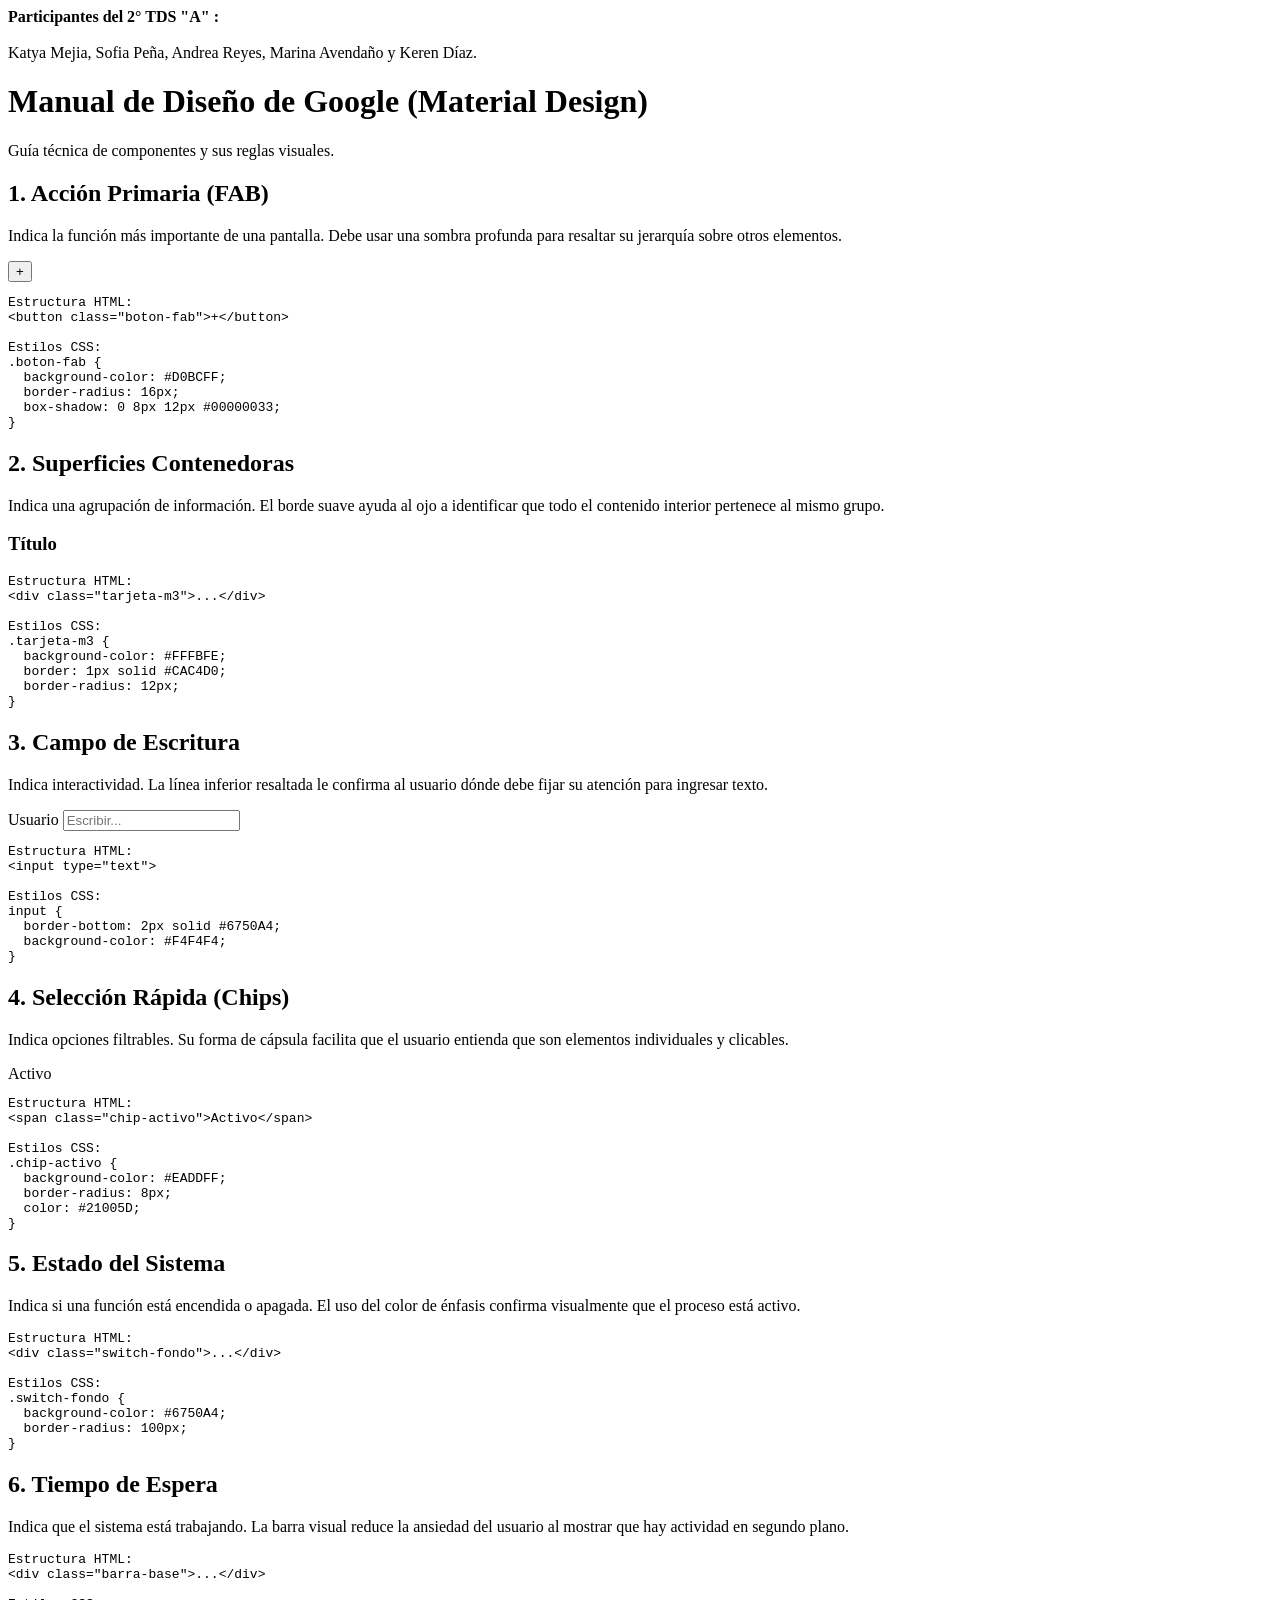
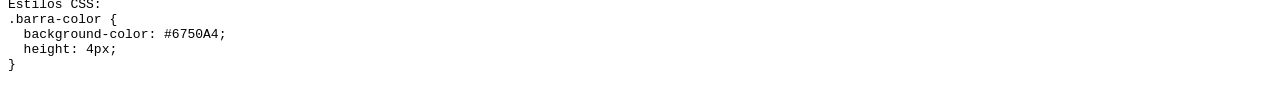
==== index.html @ 59432b62 "Add files via upload" ====
<!DOCTYPE html>
<html lang="es">
<head>
    <meta charset="UTF-8">
    <title>Principios de Diseño - TDS A</title>
    <link rel="stylesheet" href="https://fonts.googleapis.com/css?family=Roboto:400,500,700&display=swap">
    <link rel="stylesheet" href="./css/estilos.css">
</head>
<body>

    <div class="equipo-creditos">
        <strong> Participantes del 2° TDS "A" :</strong><br><br>
        <span>Katya Mejia, Sofia Peña, Andrea Reyes, Marina Avendaño y Keren Díaz. </span>
    </div>
    <main class="panel-principal">
        <header>
            <h1>Manual de Diseño de Google (Material Design) </h1>
            <p>Guía técnica de componentes y sus reglas visuales.</p>
        </header>

        <section class="seccion-regla">
            <div class="explicacion">
                <h2>1. Acción Primaria (FAB)</h2>
                <p>Indica la función más importante de una pantalla. Debe usar una sombra profunda para resaltar su jerarquía sobre otros elementos.</p>
                <div class="ejemplo-visual">
                    <button class="boton-fab">+</button>
                </div>
            </div>
            <div class="cuadro-codigo">
                <pre>
<span class="clase">Estructura HTML:</span>
<span class="num">&lt;button class="boton-fab"&gt;+&lt;/button&gt;</span>

<span class="clase">Estilos CSS:</span>
<span class="clase">.boton-fab</span> {
  <span class="atrib">background-color</span>: <span class="num">#D0BCFF</span>;
  <span class="atrib">border-radius</span>: <span class="num">16px</span>;
  <span class="atrib">box-shadow</span>: <span class="num">0 8px 12px #00000033</span>;
}</pre>
            </div>
        </section>

        <section class="seccion-regla">
            <div class="explicacion">
                <h2>2. Superficies Contenedoras</h2>
                <p>Indica una agrupación de información. El borde suave ayuda al ojo a identificar que todo el contenido interior pertenece al mismo grupo.</p>
                <div class="ejemplo-visual">
                    <div class="tarjeta-m3">
                        <div class="foto-vacia"></div>
                        <h3>Título</h3>
                    </div>
                </div>
            </div>
            <div class="cuadro-codigo">
                <pre>
<span class="clase">Estructura HTML:</span>
<span class="num">&lt;div class="tarjeta-m3"&gt;...&lt;/div&gt;</span>

<span class="clase">Estilos CSS:</span>
<span class="clase">.tarjeta-m3</span> {
  <span class="atrib">background-color</span>: <span class="num">#FFFBFE</span>;
  <span class="atrib">border</span>: <span class="num">1px solid #CAC4D0</span>;
  <span class="atrib">border-radius</span>: <span class="num">12px</span>;
}</pre>
            </div>
        </section>

        <section class="seccion-regla">
            <div class="explicacion">
                <h2>3. Campo de Escritura</h2>
                <p>Indica interactividad. La línea inferior resaltada le confirma al usuario dónde debe fijar su atención para ingresar texto.</p>
                <div class="ejemplo-visual">
                    <div class="campo-texto">
                        <label>Usuario</label>
                        <input type="text" placeholder="Escribir...">
                    </div>
                </div>
            </div>
            <div class="cuadro-codigo">
                <pre>
<span class="clase">Estructura HTML:</span>
<span class="num">&lt;input type="text"&gt;</span>

<span class="clase">Estilos CSS:</span>
<span class="clase">input</span> {
  <span class="atrib">border-bottom</span>: <span class="num">2px solid #6750A4</span>;
  <span class="atrib">background-color</span>: <span class="num">#F4F4F4</span>;
}</pre>
            </div>
        </section>

        <section class="seccion-regla">
            <div class="explicacion">
                <h2>4. Selección Rápida (Chips)</h2>
                <p>Indica opciones filtrables. Su forma de cápsula facilita que el usuario entienda que son elementos individuales y clicables.</p>
                <div class="ejemplo-visual">
                    <span class="chip-activo">Activo</span>
                </div>
            </div>
            <div class="cuadro-codigo">
                <pre>
<span class="clase">Estructura HTML:</span>
<span class="num">&lt;span class="chip-activo"&gt;Activo&lt;/span&gt;</span>

<span class="clase">Estilos CSS:</span>
<span class="clase">.chip-activo</span> {
  <span class="atrib">background-color</span>: <span class="num">#EADDFF</span>;
  <span class="atrib">border-radius</span>: <span class="num">8px</span>;
  <span class="atrib">color</span>: <span class="num">#21005D</span>;
}</pre>
            </div>
        </section>

        <section class="seccion-regla">
            <div class="explicacion">
                <h2>5. Estado del Sistema</h2>
                <p>Indica si una función está encendida o apagada. El uso del color de énfasis confirma visualmente que el proceso está activo.</p>
                <div class="ejemplo-visual">
                    <div class="switch-fondo">
                        <div class="switch-bola"></div>
                    </div>
                </div>
            </div>
            <div class="cuadro-codigo">
                <pre>
<span class="clase">Estructura HTML:</span>
<span class="num">&lt;div class="switch-fondo"&gt;...&lt;/div&gt;</span>

<span class="clase">Estilos CSS:</span>
<span class="clase">.switch-fondo</span> {
  <span class="atrib">background-color</span>: <span class="num">#6750A4</span>;
  <span class="atrib">border-radius</span>: <span class="num">100px</span>;
}</pre>
            </div>
        </section>

        <section class="seccion-regla">
            <div class="explicacion">
                <h2>6. Tiempo de Espera</h2>
                <p>Indica que el sistema está trabajando. La barra visual reduce la ansiedad del usuario al mostrar que hay actividad en segundo plano.</p>
                <div class="ejemplo-visual">
                    <div class="barra-base">
                        <div class="barra-color"></div>
                    </div>
                </div>
            </div>
            <div class="cuadro-codigo">
                <pre>
<span class="clase">Estructura HTML:</span>
<span class="num">&lt;div class="barra-base"&gt;...&lt;/div&gt;</span>

<span class="clase">Estilos CSS:</span>
<span class="clase">.barra-color</span> {
  <span class="atrib">background-color</span>: <span class="num">#6750A4</span>;
  <span class="atrib">height</span>: <span class="num">4px</span>;
}</pre>
            </div>
        </section>

    </main>
</body>
</html>
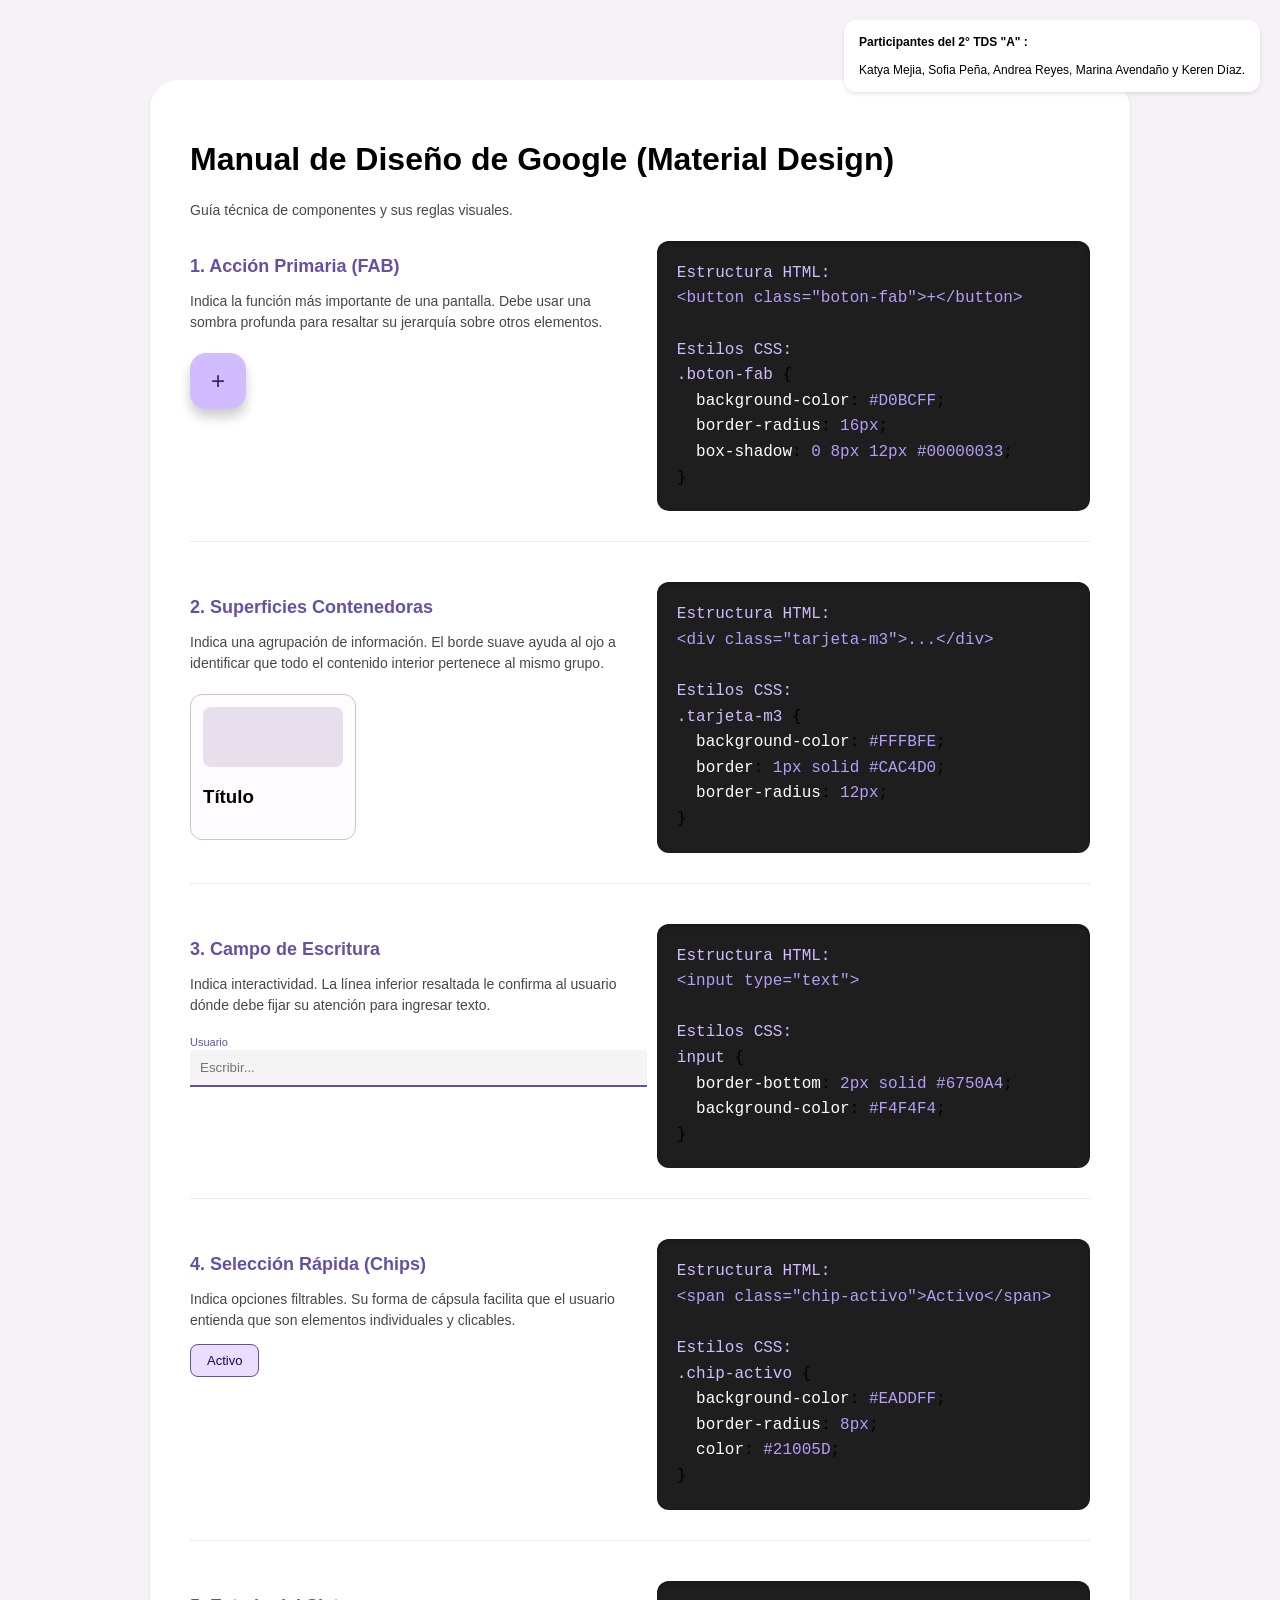
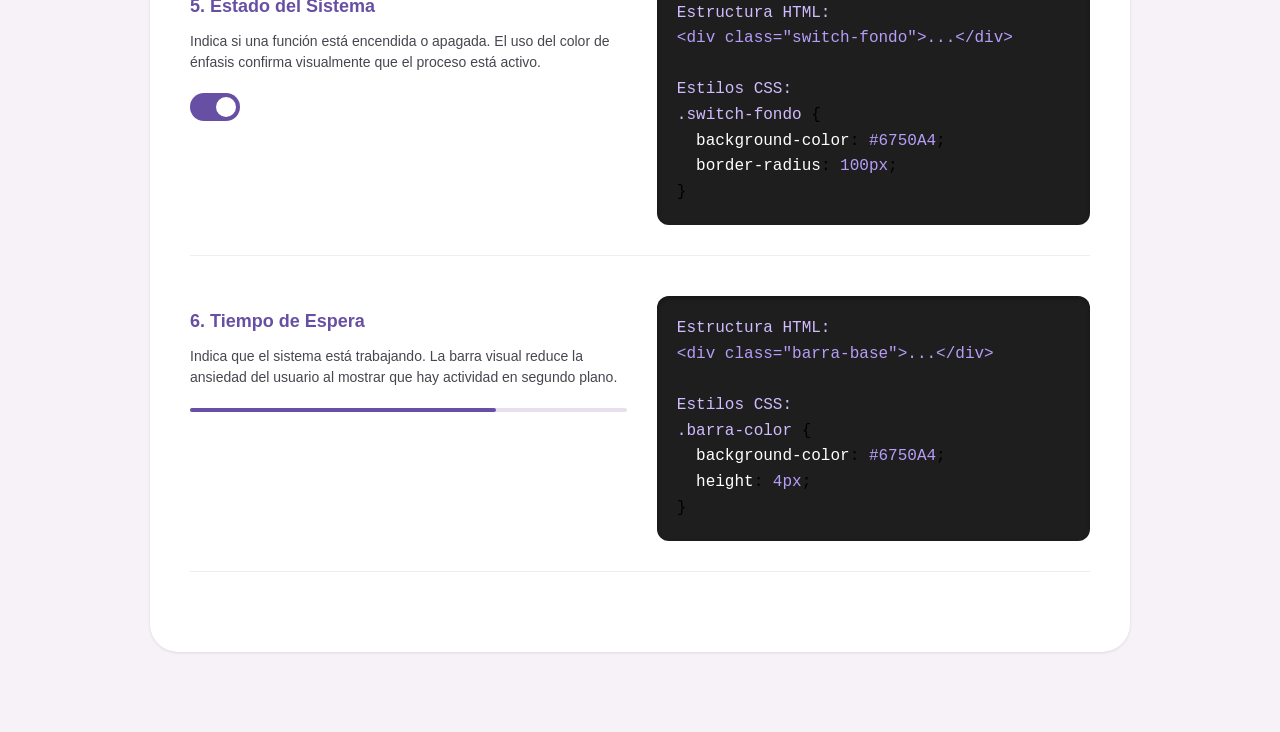
==== commit f0ba0c04: "Update index.html" ====
--- a/index.html
+++ b/index.html
@@ -4,7 +4,7 @@
     <meta charset="UTF-8">
     <title>Principios de Diseño - TDS A</title>
     <link rel="stylesheet" href="https://fonts.googleapis.com/css?family=Roboto:400,500,700&display=swap">
-    <link rel="stylesheet" href="./css/estilos.css">
+<link rel="stylesheet" href="estilos.css">
 </head>
 <body>
 
@@ -159,4 +159,4 @@
 
     </main>
 </body>
-</html>+</html>
--- a/estilos.css
+++ b/estilos.css
@@ -0,0 +1,93 @@
+/* --- ESTILOS DE PÁGINA --- */
+body {
+    font-family: 'Roboto', sans-serif;
+    background-color: #F6F2F7;
+    margin: 0;
+    display: flex;
+    justify-content: center;
+    padding: 80px 20px;
+}
+
+.equipo-creditos {
+    position: fixed;
+    top: 20px;
+    right: 20px;
+    background-color: #FFFFFF;
+    padding: 15px;
+    border-radius: 12px;
+    box-shadow: 0 2px 4px #0000001A;
+    font-size: 12px;
+    z-index: 100;
+}
+
+.panel-principal {
+    background-color: #FFFFFF;
+    max-width: 900px;
+    width: 100%;
+    padding: 40px;
+    border-radius: 28px;
+    box-shadow: 0 1px 3px #0000001A;
+}
+
+.seccion-regla {
+    margin-bottom: 40px;
+    padding-bottom: 30px;
+    border-bottom: 1px solid #EEEEEE;
+    display: flex;
+    justify-content: space-between;
+    gap: 30px;
+}
+
+.explicacion { width: 50%; }
+h2 { color: #6750A4; font-size: 18px; margin-bottom: 10px; }
+p { font-size: 14px; color: #49454F; margin-bottom: 20px; line-height: 1.5; }
+
+/* --- BLOQUES DE CÓDIGO --- */
+.cuadro-codigo {
+    background-color: #1E1E1E;
+    padding: 20px;
+    border-radius: 12px;
+    width: 45%;
+    box-shadow: inset 0 2px 4px #0000004D;
+}
+
+pre { margin: 0; font-family: 'Consolas', monospace; line-height: 1.6; }
+.clase { color: #D0BCFF; } 
+.atrib { color: #FFFFFF; }
+.num { color: #B69DF8; }
+
+/* --- ESTILOS DE COMPONENTES --- */
+.boton-fab {
+    background-color: #D0BCFF; color: #381E72; border: none;
+    width: 56px; height: 56px; border-radius: 16px;
+    box-shadow: 0 8px 12px #00000033; font-size: 24px;
+}
+
+.tarjeta-m3 {
+    border: 1px solid #CAC4D0; border-radius: 12px;
+    padding: 12px; width: 140px; background-color: #FFFBFE;
+}
+.foto-vacia { background-color: #E7E0EC; height: 60px; border-radius: 8px; margin-bottom: 8px; }
+
+.campo-texto label { display: block; font-size: 11px; color: #6750A4; margin-bottom: 2px; }
+.campo-texto input {
+    border: none; border-bottom: 2px solid #6750A4;
+    background-color: #F4F4F4; padding: 10px; border-radius: 4px 4px 0 0; width: 100%;
+}
+
+.chip-activo {
+    background-color: #EADDFF; color: #21005D; padding: 8px 16px;
+    border-radius: 8px; font-size: 13px; border: 1px solid #6750A4;
+}
+
+.switch-fondo {
+    width: 50px; height: 28px; background-color: #6750A4;
+    border-radius: 100px; position: relative;
+}
+.switch-bola {
+    width: 20px; height: 20px; background-color: #FFFFFF;
+    border-radius: 50%; position: absolute; right: 4px; top: 4px;
+}
+
+.barra-base { width: 100%; height: 4px; background-color: #E7E0EC; border-radius: 2px; margin-top: 10px; }
+.barra-color { width: 70%; height: 100%; background-color: #6750A4; border-radius: 2px; }
